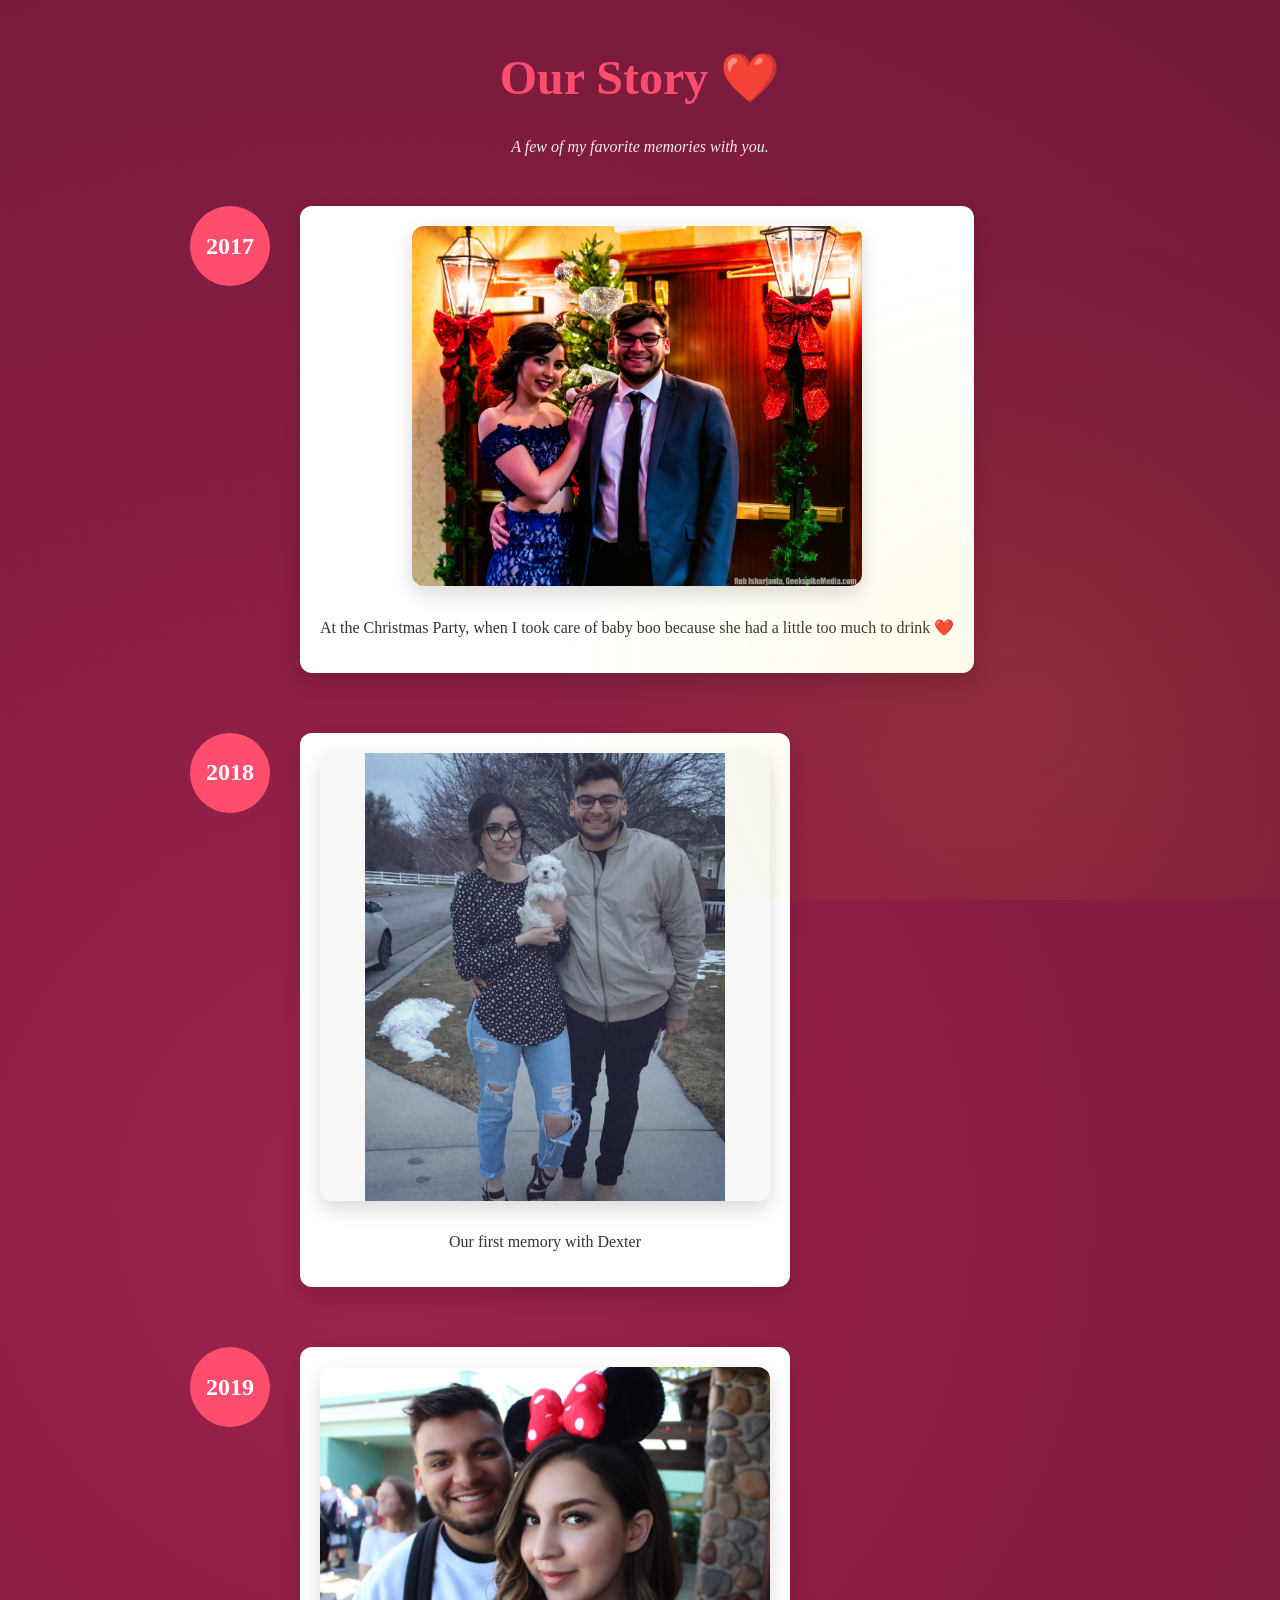
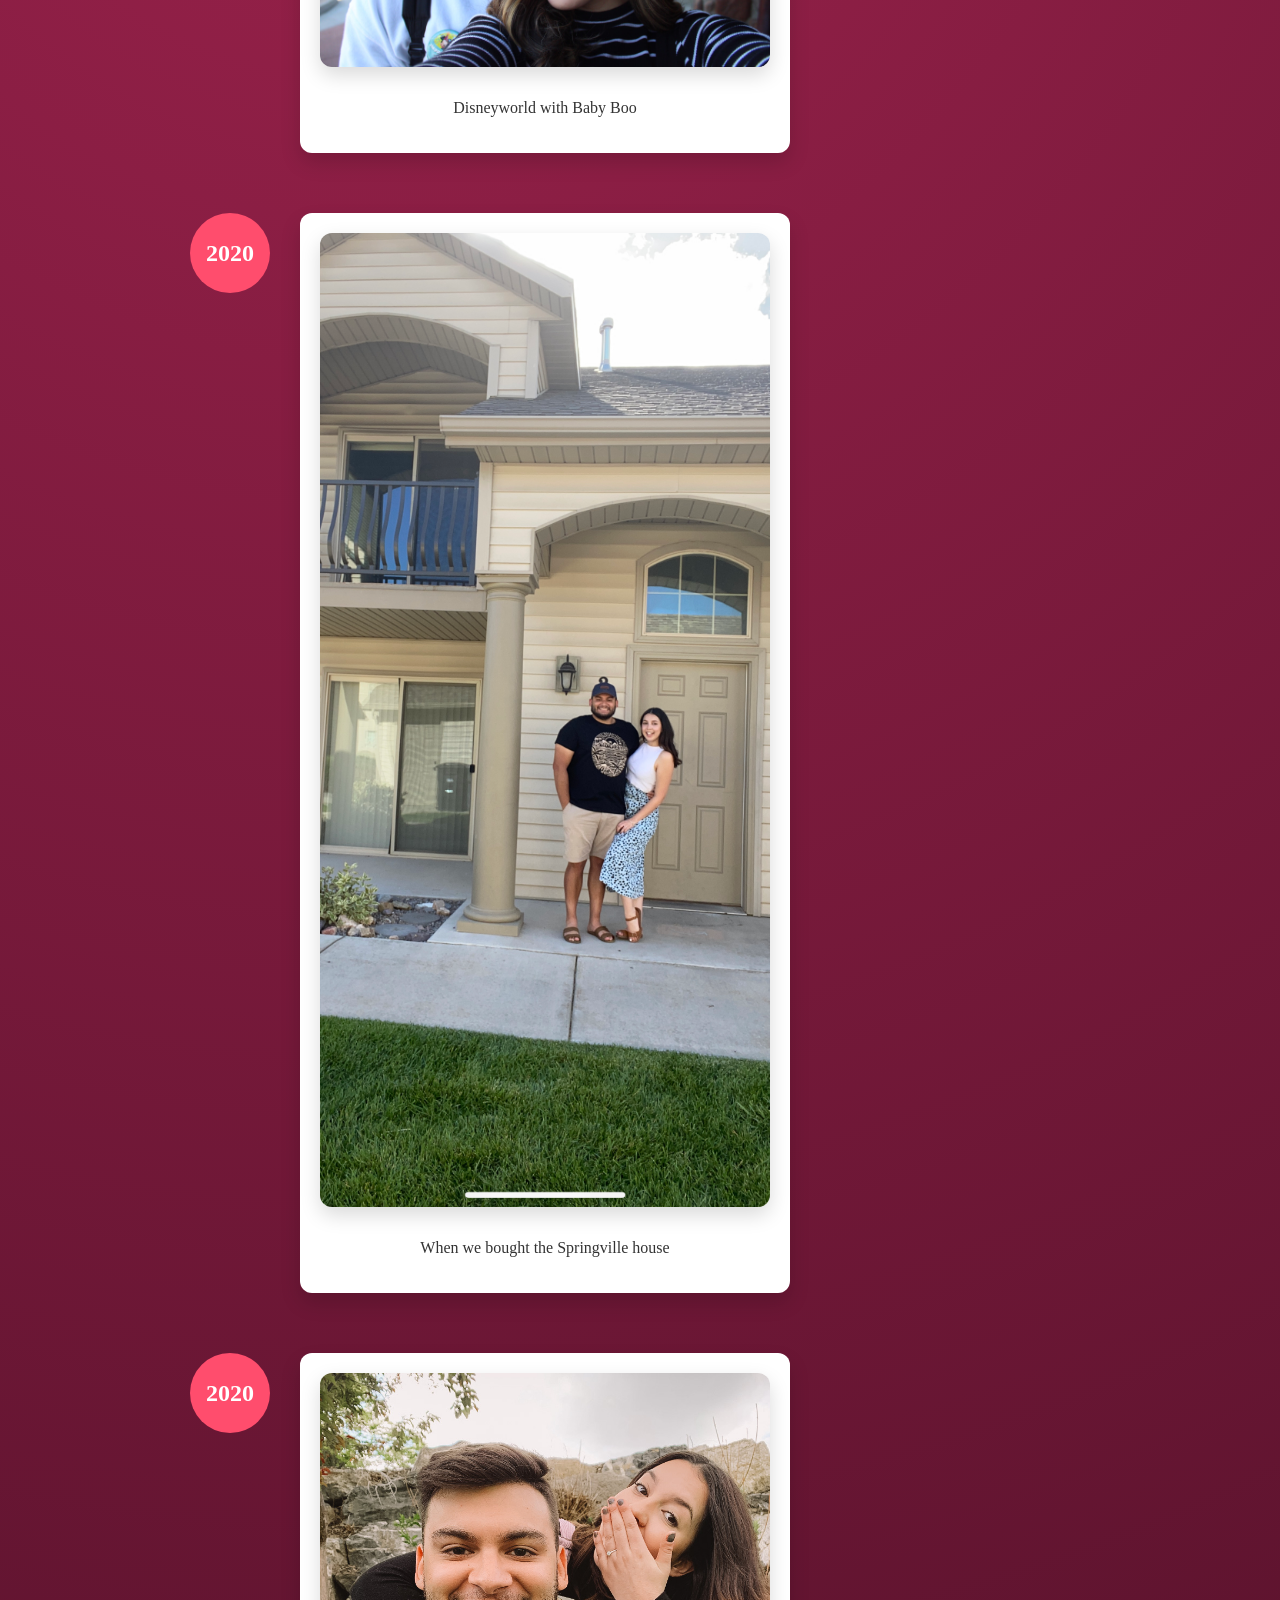
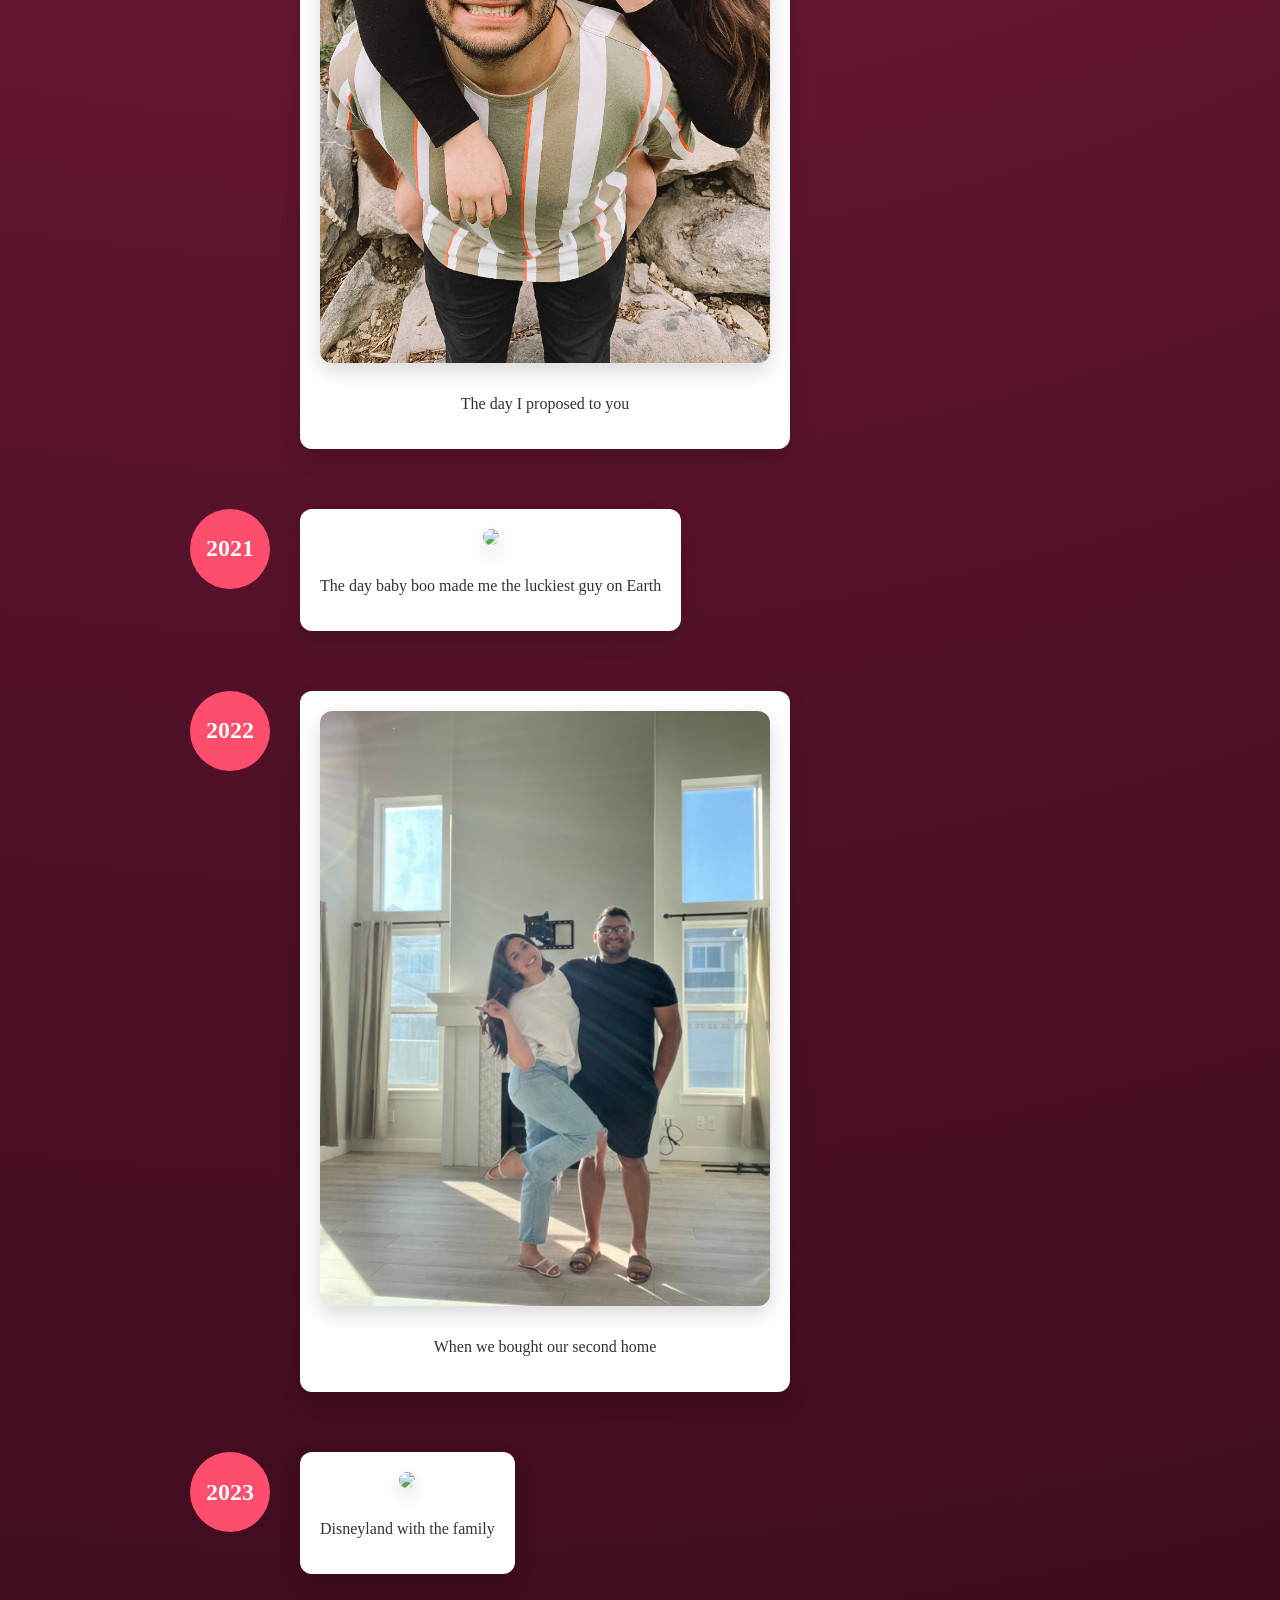
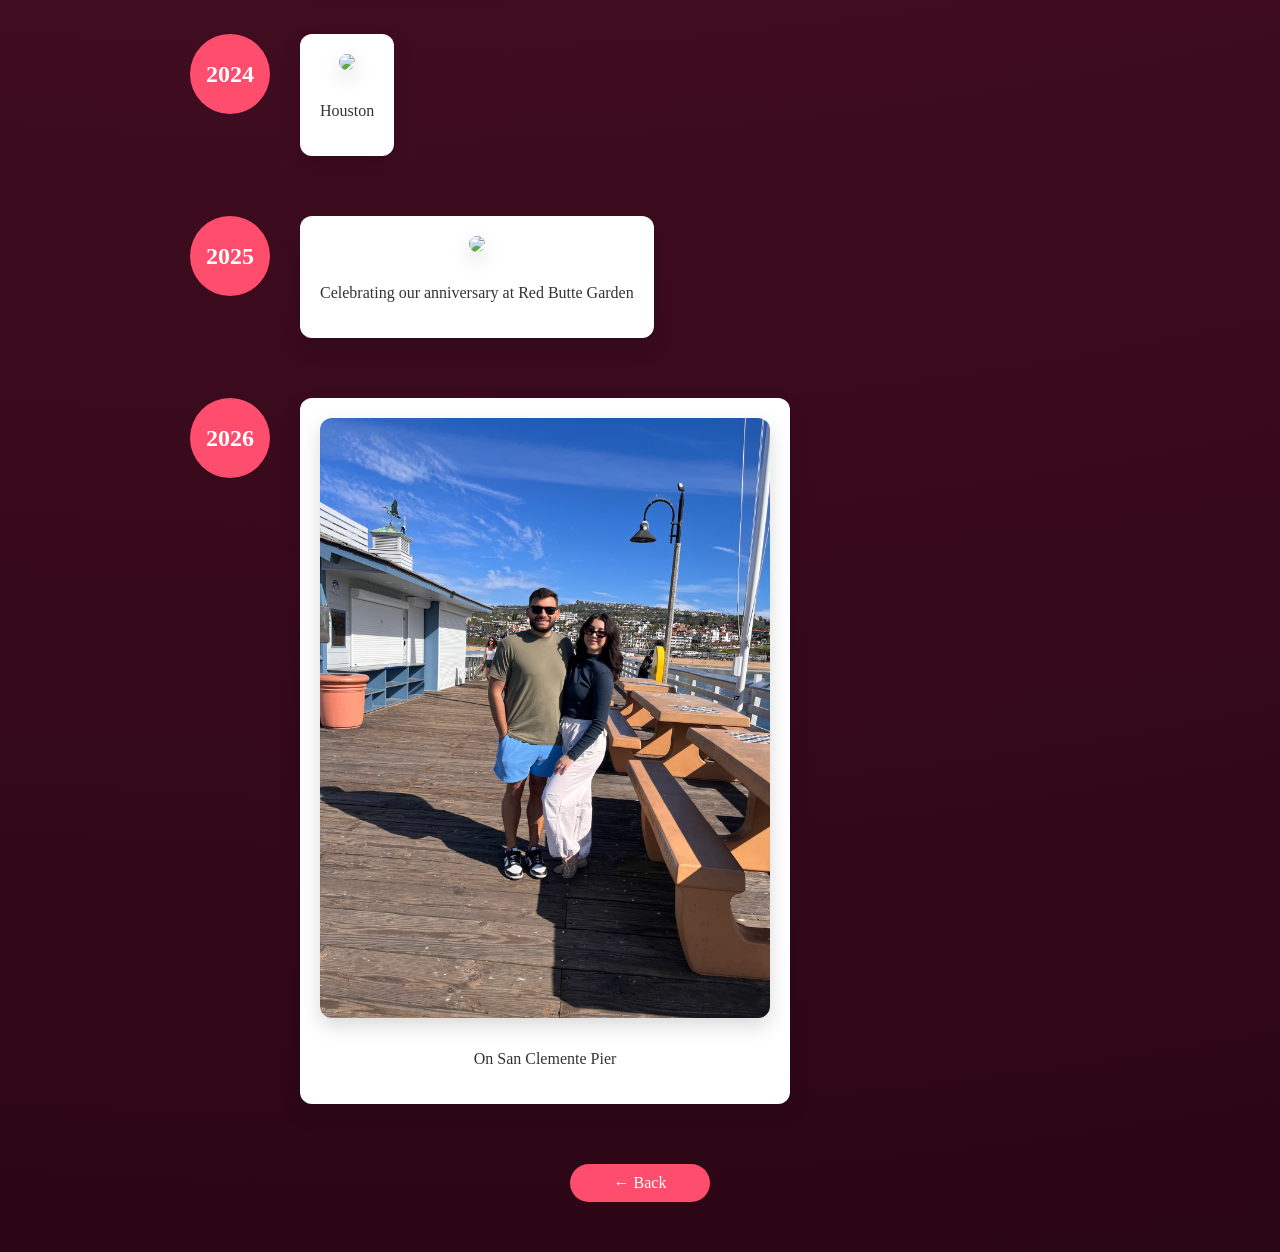
==== timeline.html @ 95f669b9 "Added the timeline page with all the photos, need to work on the wording for each picture as well" ====
<!doctype html>
<html>
  <head>
    <title>Our Story ❤️</title>

    <link rel="stylesheet" href="style.css" />
  </head>

  <body>
    <h1 class="timeline-title">Our Story ❤️</h1>

    <p class="timeline-subtitle">A few of my favorite memories with you.</p>

    <div class="timeline">
      <div class="timeline-event">
        <div class="year">2017</div>
        <div class="content">
          <img src="./images/christmasparty.PNG" />
          <p>
            At the Christmas Party, when I took care of baby boo because she had
            a little too much to drink ❤️
          </p>
        </div>
      </div>

      <div class="timeline-event">
        <div class="year">2018</div>
        <div class="content">
          <img src="./images/dexter.JPG" />
          <p>Our first memory with Dexter</p>
        </div>
      </div>

      <div class="timeline-event">
        <div class="year">2019</div>
        <div class="content">
          <img src="./images/disneyworld.JPG" />
          <p>Disneyworld with Baby Boo</p>
        </div>
      </div>

      <div class="timeline-event">
        <div class="year">2020</div>
        <div class="content">
          <img src="./images/springville.JPEG" />
          <p>When we bought the Springville house</p>
        </div>
      </div>

      <div class="timeline-event">
        <div class="year">2020</div>
        <div class="content">
          <img src="./images/proposal.JPG" />
          <p>The day I proposed to you</p>
        </div>
      </div>

      <div class="timeline-event">
        <div class="year">2021</div>
        <div class="content">
          <img src="./images/marriage.JPG" />
          <p>The day baby boo made me the luckiest guy on Earth</p>
        </div>
      </div>

      <div class="timeline-event">
        <div class="year">2022</div>
        <div class="content">
          <img src="./images/herrimanhouse.JPG" />
          <p>When we bought our second home</p>
        </div>
      </div>

      <div class="timeline-event">
        <div class="year">2023</div>
        <div class="content">
          <img src="./images/disneywiththefamily.JPG" />
          <p>Disneyland with the family</p>
        </div>
      </div>

      <div class="timeline-event">
        <div class="year">2024</div>
        <div class="content">
          <img src="./images/kemah.jpg" />
          <p>Houston</p>
        </div>
      </div>

      <div class="timeline-event">
        <div class="year">2025</div>
        <div class="content">
          <img src="./images/redbutte.jpg" />
          <p>Celebrating our anniversary at Red Butte Garden</p>
        </div>
      </div>

      <div class="timeline-event">
        <div class="year">2026</div>
        <div class="content">
          <img src="./images/cali.jpg" />
          <p>On San Clemente Pier</p>
        </div>
      </div>
    </div>

    <a href="index.html" class="backBtn">← Back</a>
  </body>
</html>
---- style.css ----
/* ---------------------------
   GLOBAL STYLING
---------------------------- */

body {
  margin: 0;
  font-family: "Playfair Display", serif;
  background: radial-gradient(circle at 30% 20%, #9c224c, #4a0f25 60%, #2b0615);
  color: #fdf2f4;
  text-align: center;
  overflow-x: hidden;
}

/* Subtle glowing overlay */
body::before {
  content: "";
  position: fixed;
  inset: 0;
  background: radial-gradient(
    circle at 80% 80%,
    rgba(255, 215, 0, 0.08),
    transparent 40%
  );
  pointer-events: none;
}

/* ---------------------------
   INTRO SECTION
---------------------------- */

.intro {
  height: 100vh;
  display: flex;
  flex-direction: column;
  justify-content: center;
  padding: 60px;
  animation: fadeIn 2s ease;
}

.intro h1 {
  font-size: 48px;
  letter-spacing: 1px;
  text-shadow: 0 0 20px rgba(255, 215, 0, 0.4);
}

.intro p {
  font-size: 20px;
  max-width: 600px;
  margin: 20px auto;
  line-height: 1.6;
  opacity: 0.9;
}

/* ---------------------------
   BUTTON (Festive Gold Glow)
---------------------------- */

button {
  background: linear-gradient(45deg, #d4af37, #f7e27d);
  color: #4a0f25;
  border: none;
  padding: 14px 32px;
  font-size: 18px;
  border-radius: 40px;
  cursor: pointer;
  margin-top: 25px;
  box-shadow: 0 0 20px rgba(255, 215, 0, 0.5);
  transition: all 0.3s ease;
}

button:hover {
  transform: translateY(-3px);
  box-shadow: 0 0 30px rgba(255, 215, 0, 0.8);
}

/* ---------------------------
   GALLERY
---------------------------- */

.gallery {
  padding: 80px 40px;
}

.gallery h2 {
  font-size: 36px;
  margin-bottom: 40px;
  text-shadow: 0 0 15px rgba(255, 215, 0, 0.3);
}

.hidden {
  display: none;
}

.card-container {
  display: flex;
  flex-wrap: wrap;
  justify-content: center;
  gap: 40px;
}

/* ---------------------------
   ENVELOPE STYLE CARDS
---------------------------- */

.card {
  width: 220px;
  height: 140px;
  background: linear-gradient(135deg, #fff0f3, #ffe3ea);
  color: #4a0f25;
  border-radius: 12px;
  display: flex;
  align-items: flex-end; /* move text toward bottom */
  justify-content: center;
  padding-bottom: 25px; /* push name down */
  cursor: pointer;
  position: relative;
  font-size: 20px;
  font-weight: bold;
  transition: all 0.4s ease;
  box-shadow: 0 10px 25px rgba(0, 0, 0, 0.4);
}

/* Envelope flap effect */
.card::before {
  content: "";
  position: absolute;
  top: 0;
  left: 0;
  width: 100%;
  height: 50%;
  background: linear-gradient(135deg, #f8c8d8, #f4a7bd);
  clip-path: polygon(0 0, 100% 0, 50% 100%);
  border-top-left-radius: 12px;
  border-top-right-radius: 12px;
}

.card:hover {
  transform: translateY(-10px) scale(1.05);
  box-shadow: 0 15px 35px rgba(0, 0, 0, 0.6);
}

/* ---------------------------
   MODAL BACKDROP
---------------------------- */

.modal {
  display: none;
  position: fixed;
  inset: 0;
  background: rgba(0, 0, 0, 0.85);
  backdrop-filter: blur(6px);
  justify-content: center;
  align-items: center;
  padding: 20px;
}

#modalPhotos {
  display: flex;
  flex-direction: column;
  gap: 20px;
  margin-top: 20px;
}

/* ---------------------------
   LETTER STYLE POPUP
---------------------------- */

.letter {
  background: #fffdf8;
  color: #4a0f25;
  padding: 50px;
  width: 100%;
  max-width: 700px;
  max-height: 85vh; /* ✅ Prevents it from exceeding screen height */
  overflow-y: auto; /* ✅ Enables scroll inside letter */
  border-radius: 12px;
  box-shadow: 0 20px 60px rgba(0, 0, 0, 0.6);
  animation: fadeInUp 0.8s ease;
  position: relative;
}

.letter h2 {
  margin-top: 0;
  font-size: 30px;
  border-bottom: 1px solid #f0d6dc;
  padding-bottom: 10px;
}

.letter p {
  line-height: 1.8;
  font-size: 18px;
  margin-top: 20px;
}

/* Photo styling */
.letter img {
  max-width: 100%;
  height: auto;
  max-height: 400px; /* ✅ Prevents huge vertical stretch */
  object-fit: contain;
  margin-top: 20px;
  border-radius: 10px;
  box-shadow: 0 10px 20px rgba(0, 0, 0, 0.3);
}

/* Close Button */
.close {
  position: absolute;
  top: 15px;
  right: 20px;
  font-size: 28px;
  cursor: pointer;
  color: #b76e79;
}

/* ---------------------------
   ANIMATIONS
---------------------------- */

@keyframes fadeIn {
  from {
    opacity: 0;
  }
  to {
    opacity: 1;
  }
}

@keyframes fadeInUp {
  from {
    opacity: 0;
    transform: translateY(30px);
  }
  to {
    opacity: 1;
    transform: translateY(0);
  }
}

/* ---------------------------
   Subtle Sparkle Animation
---------------------------- */

body::after {
  content: "";
  position: fixed;
  inset: 0;
  pointer-events: none;
  background-image: radial-gradient(
    rgba(255, 255, 255, 0.4) 1px,
    transparent 1px
  );
  background-size: 3px 3px;
  opacity: 0.03;
}

/* ---------------------------
   CAROUSEL STYLING
---------------------------- */

.carousel {
  position: relative;
  margin-top: 25px;
}

.carousel img {
  width: 100%;
  max-height: 400px;
  object-fit: contain;
  border-radius: 10px;
  box-shadow: 0 10px 25px rgba(0, 0, 0, 0.3);
  transition: opacity 0.4s ease;
}

.prev,
.next {
  position: absolute;
  top: 50%;
  transform: translateY(-50%);
  background: rgba(0, 0, 0, 0.5);
  color: white;
  border: none;
  font-size: 28px;
  padding: 10px 15px;
  cursor: pointer;
  border-radius: 50%;
}

.prev {
  left: -20px;
}
.next {
  right: -20px;
}

.prev:hover,
.next:hover {
  background: rgba(0, 0, 0, 0.8);
}

/* Dots */
.dots {
  margin-top: 15px;
}

.dot {
  display: inline-block;
  width: 10px;
  height: 10px;
  background: #ccc;
  margin: 0 5px;
  border-radius: 50%;
  cursor: pointer;
}

.dot.active {
  background: #b76e79;
}
.timelineBtn {
  display: inline-block;
  margin-top: 15px;
  padding: 12px 28px;
  background: #ff4d6d;
  color: white;
  text-decoration: none;
  border-radius: 30px;
  font-weight: bold;
  transition: 0.3s;
}

.timelineBtn:hover {
  background: #ff2e55;
  transform: scale(1.05);
}

.timeline-title {
  text-align: center;
  margin-top: 60px;
  font-size: 48px;
  color: #ff4d6d;
}

.timeline {
  max-width: 900px;
  margin: auto;
  margin-top: 50px;
}

.timeline-event {
  display: flex;
  gap: 30px;
  margin-bottom: 60px;
  align-items: flex-start;
}

.year {
  min-width: 80px;
  height: 80px;
  background: #ff4d6d;
  color: white;
  font-weight: bold;
  font-size: 24px;
  border-radius: 50%;
  display: flex;
  align-items: center;
  justify-content: center;
}

.content {
  background: white;
  padding: 20px;
  border-radius: 12px;
  box-shadow: 0 10px 20px rgba(0, 0, 0, 0.15);
}

.content p {
  color: #333;
  font-size: 16px;
}

.content img {
  width: 100%;
  max-width: 450px;
  border-radius: 12px;
  margin-bottom: 12px;
  box-shadow: 0 8px 20px rgba(0, 0, 0, 0.15);
}
.backBtn {
  display: block;
  text-align: center;
  margin: 50px auto;
  width: 120px;
  padding: 10px;
  background: #ff4d6d;
  color: white;
  text-decoration: none;
  border-radius: 20px;
}

.timeline-title {
  text-align: center;
  font-size: 48px;
  margin-top: 50px;
  color: #ff4d6d;
}

.timeline-subtitle {
  text-align: center;
  margin-bottom: 40px;
  font-style: italic;
  color: #f0ebeb;
}
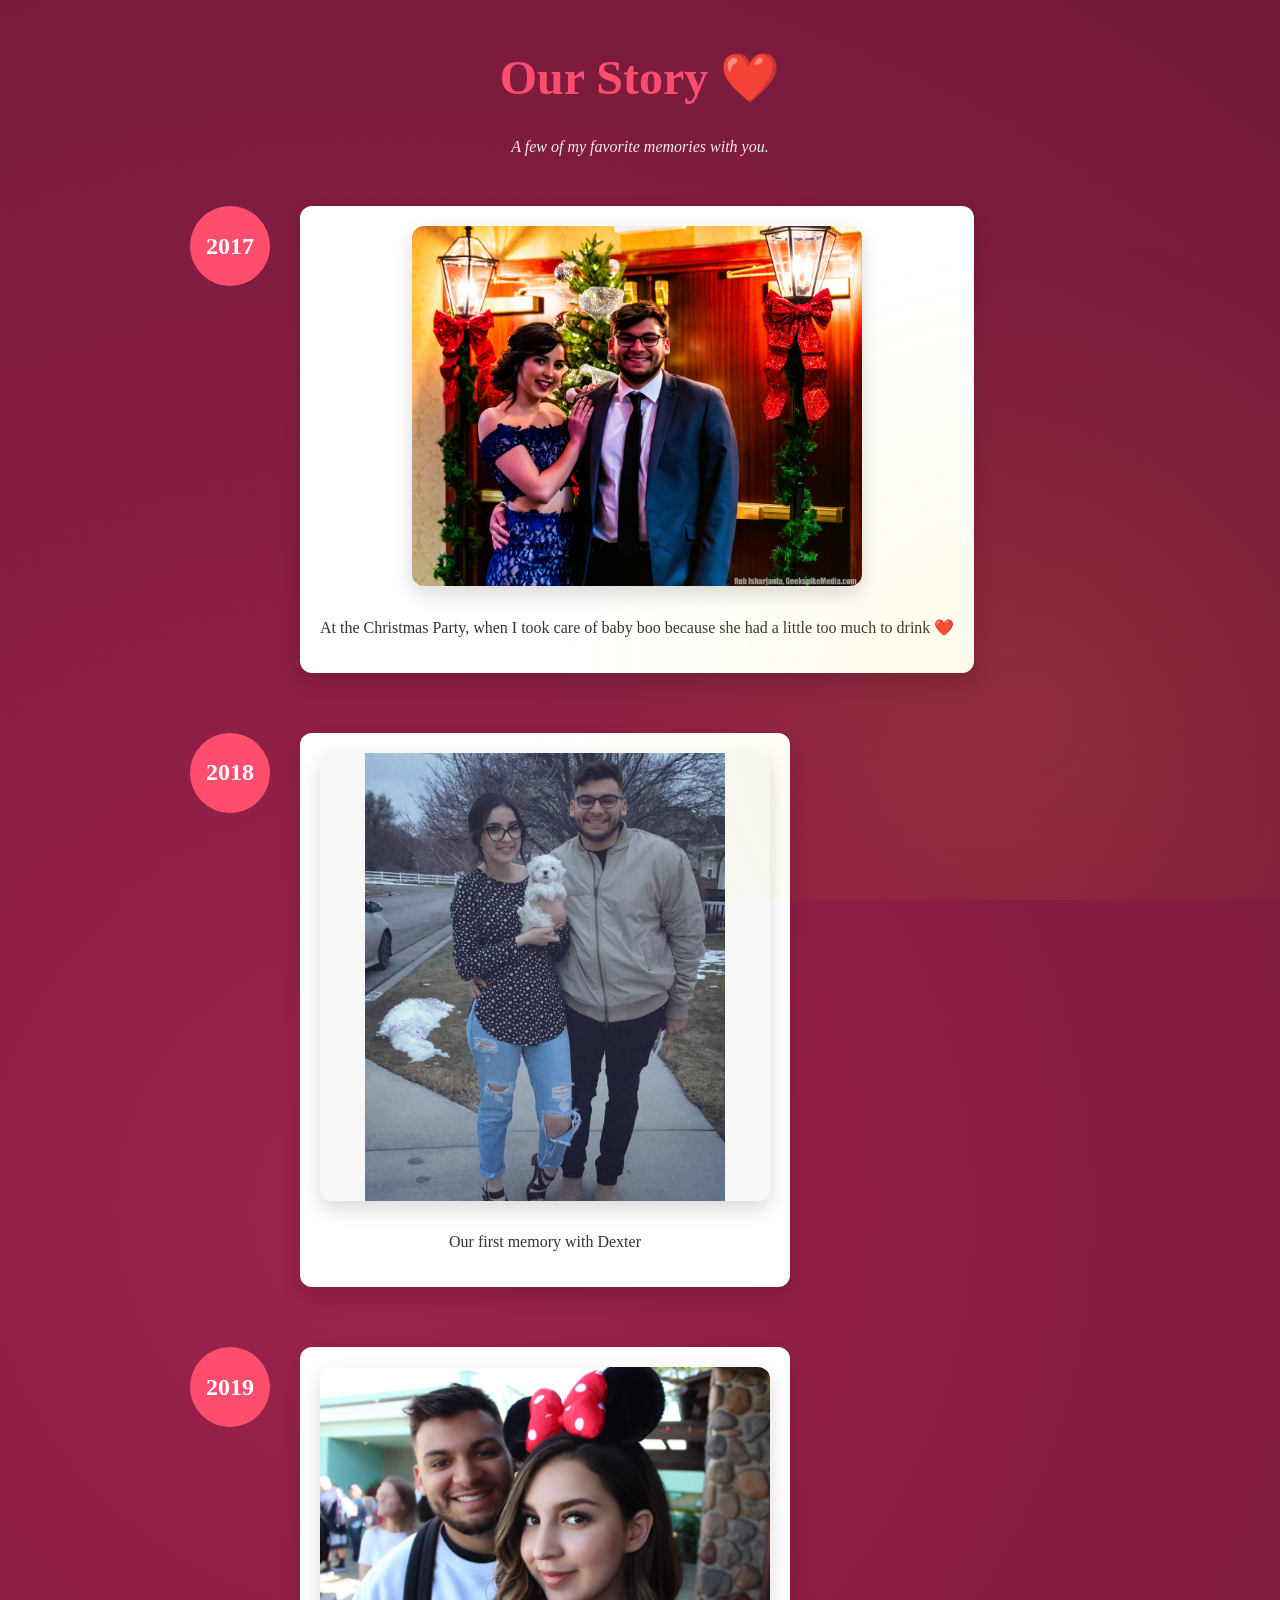
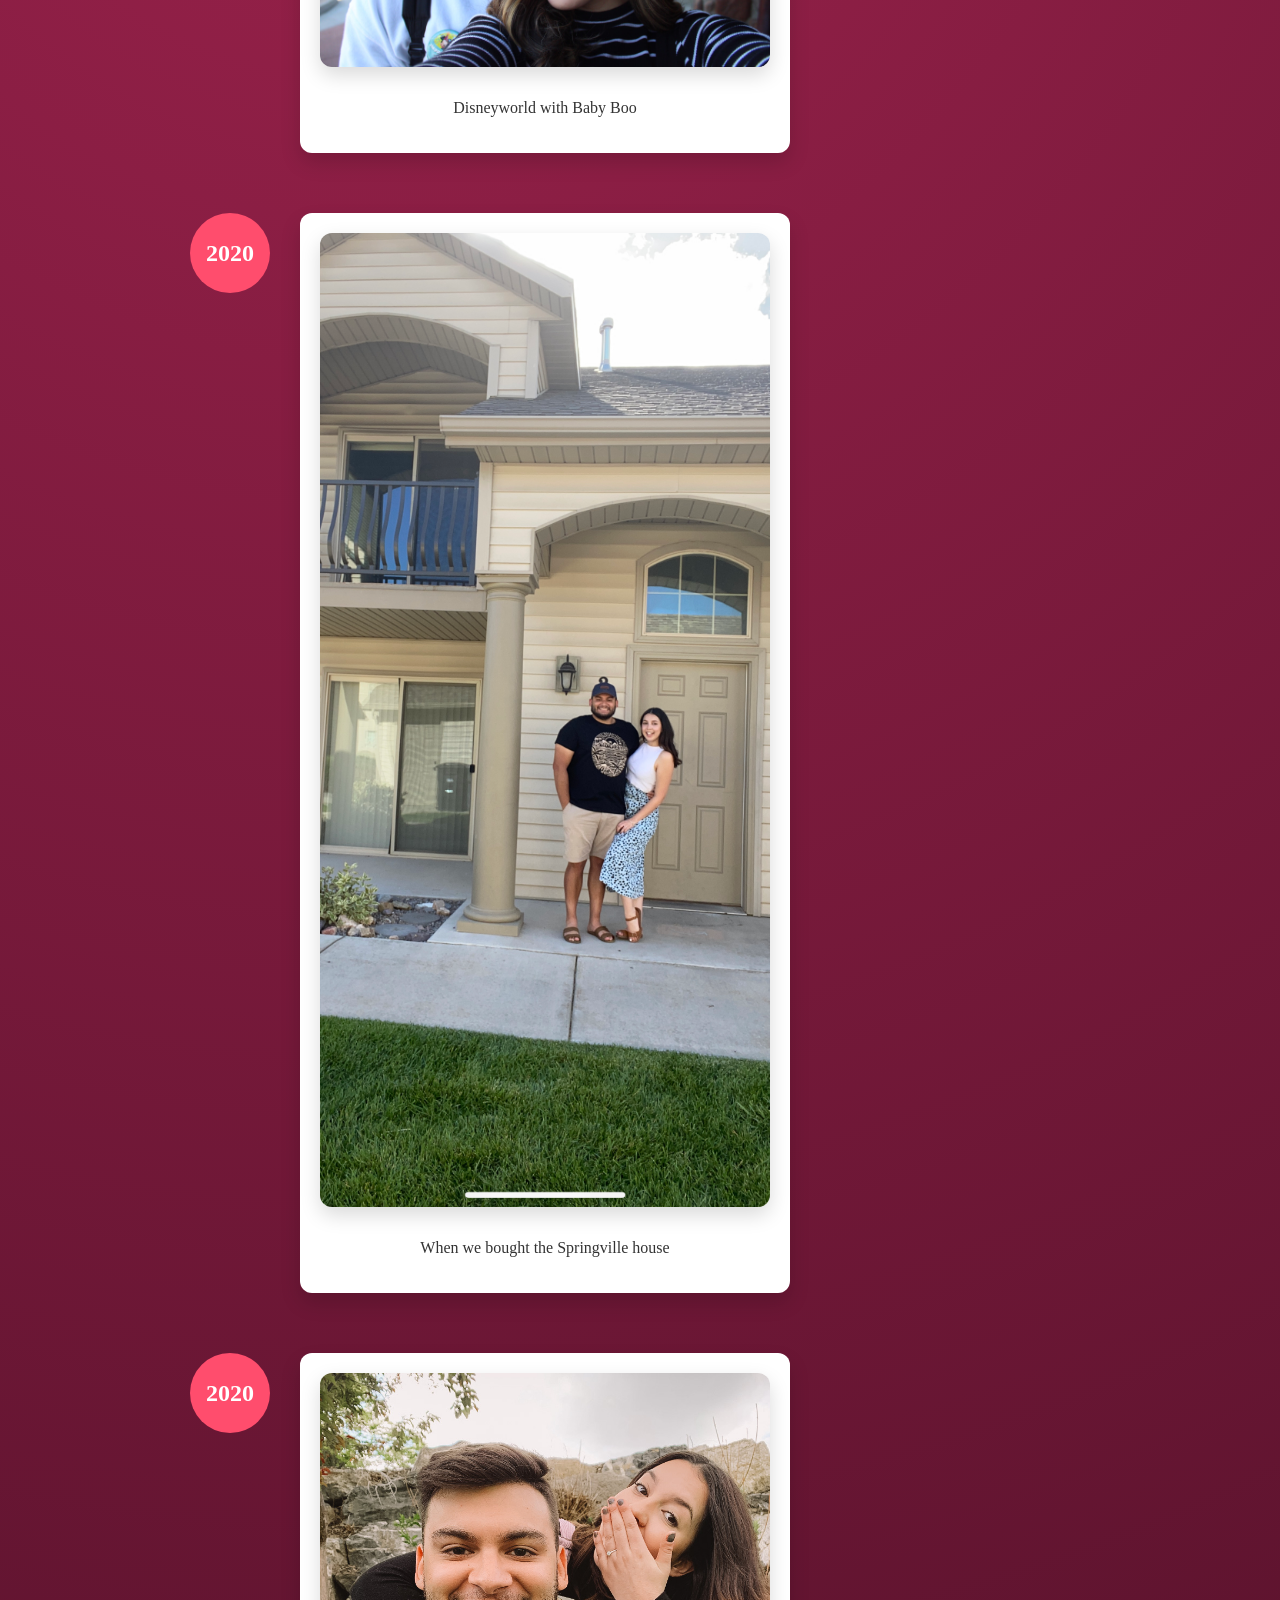
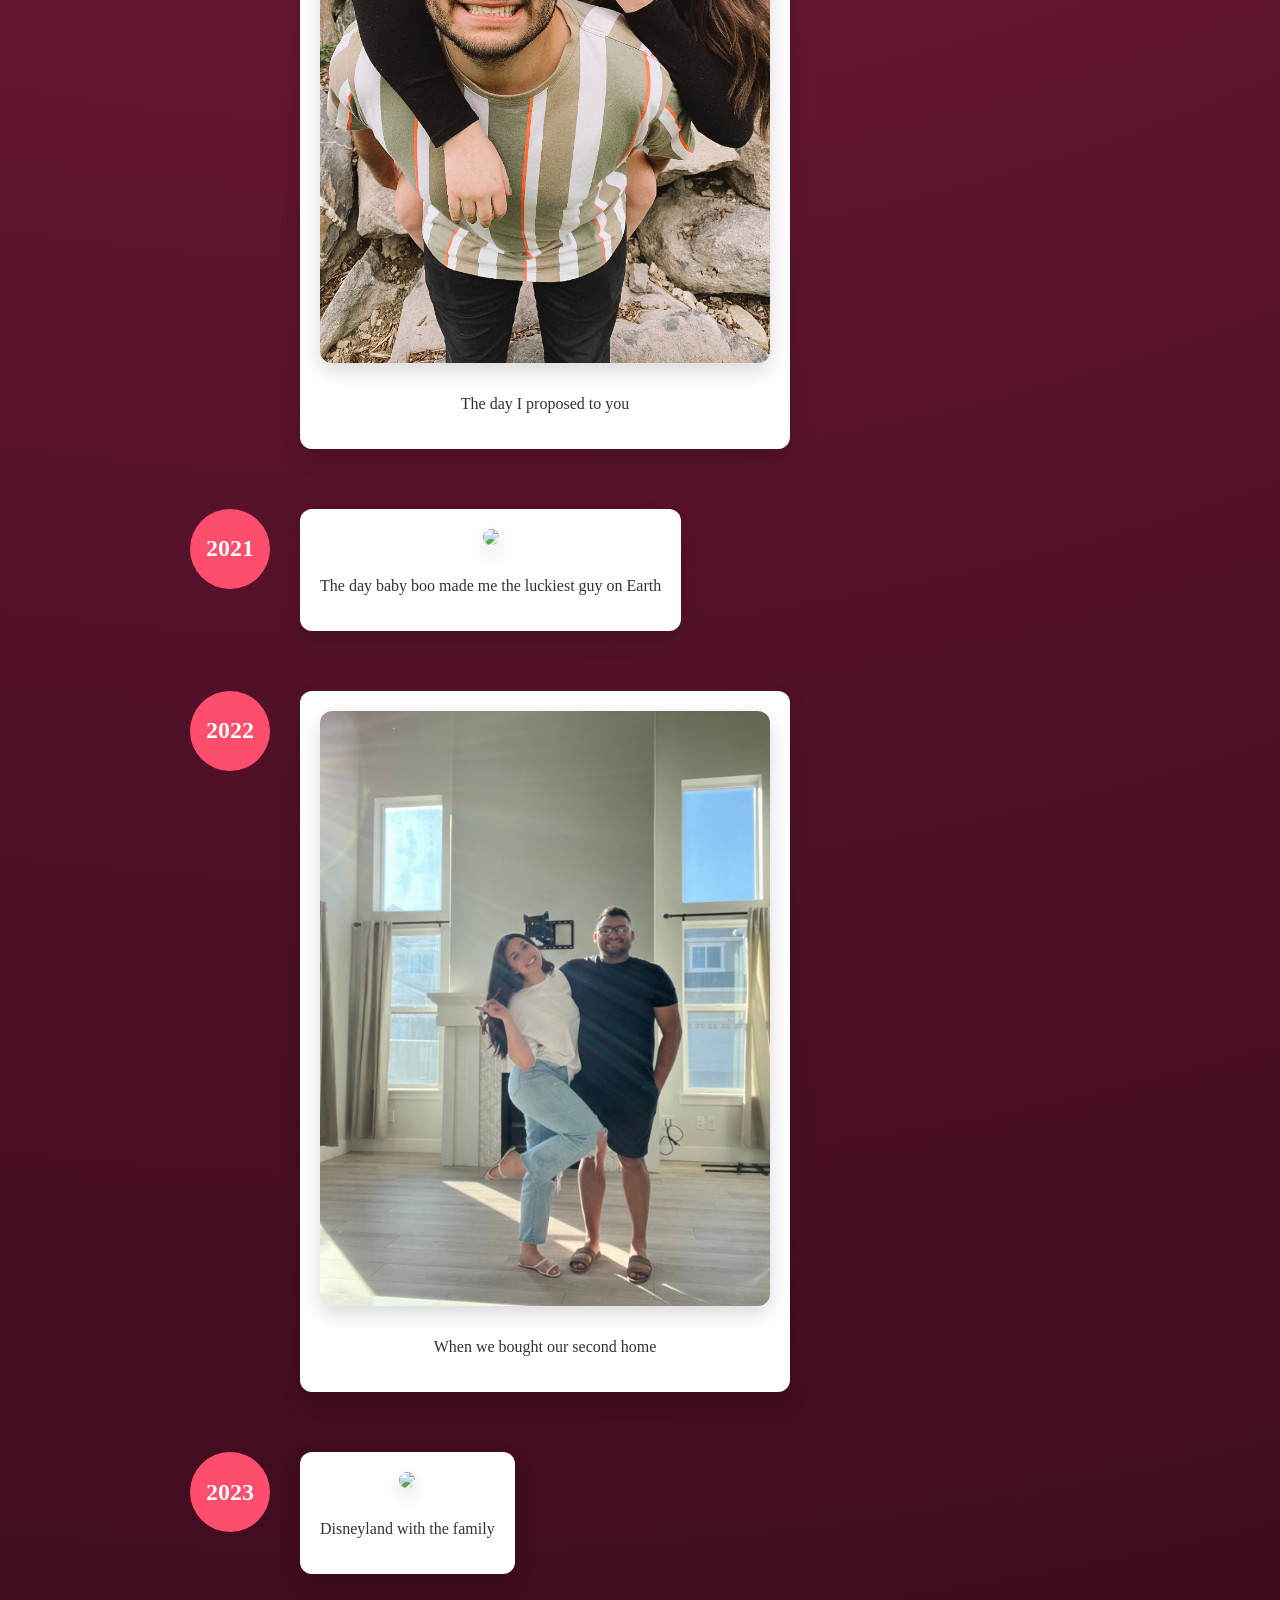
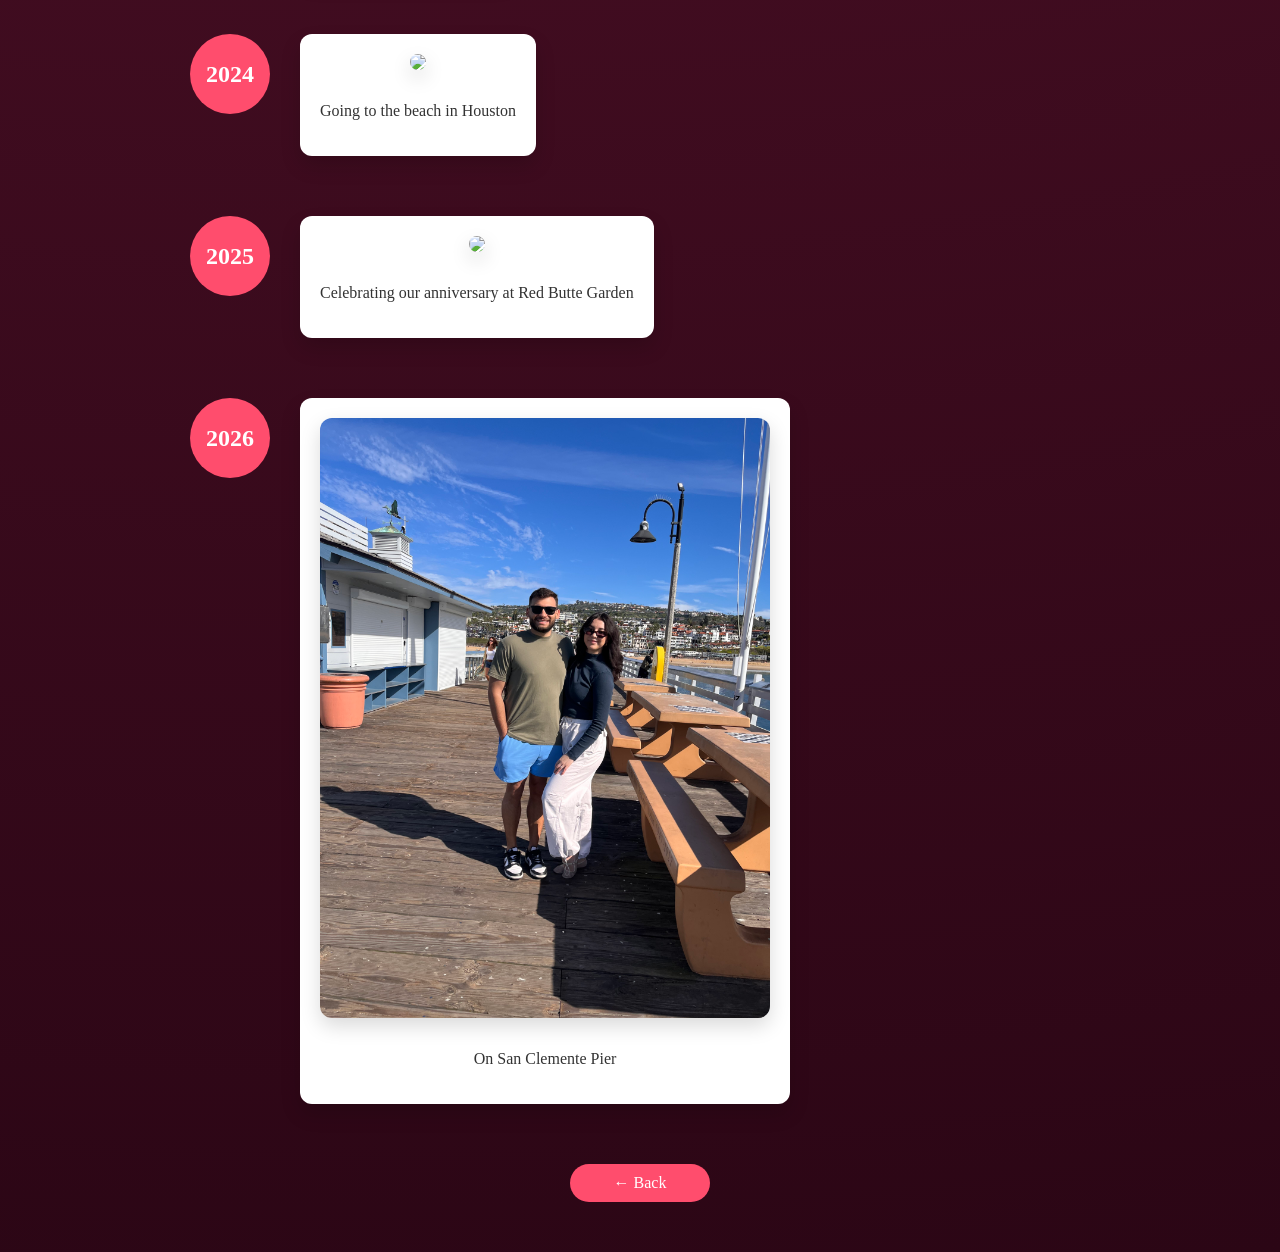
==== commit 25dc4964: "Added brooklyn's photos and updated the text for the timeline" ====
--- a/timeline.html
+++ b/timeline.html
@@ -83,7 +83,7 @@
         <div class="year">2024</div>
         <div class="content">
           <img src="./images/kemah.jpg" />
-          <p>Houston</p>
+          <p>Going to the beach in Houston</p>
         </div>
       </div>
 
